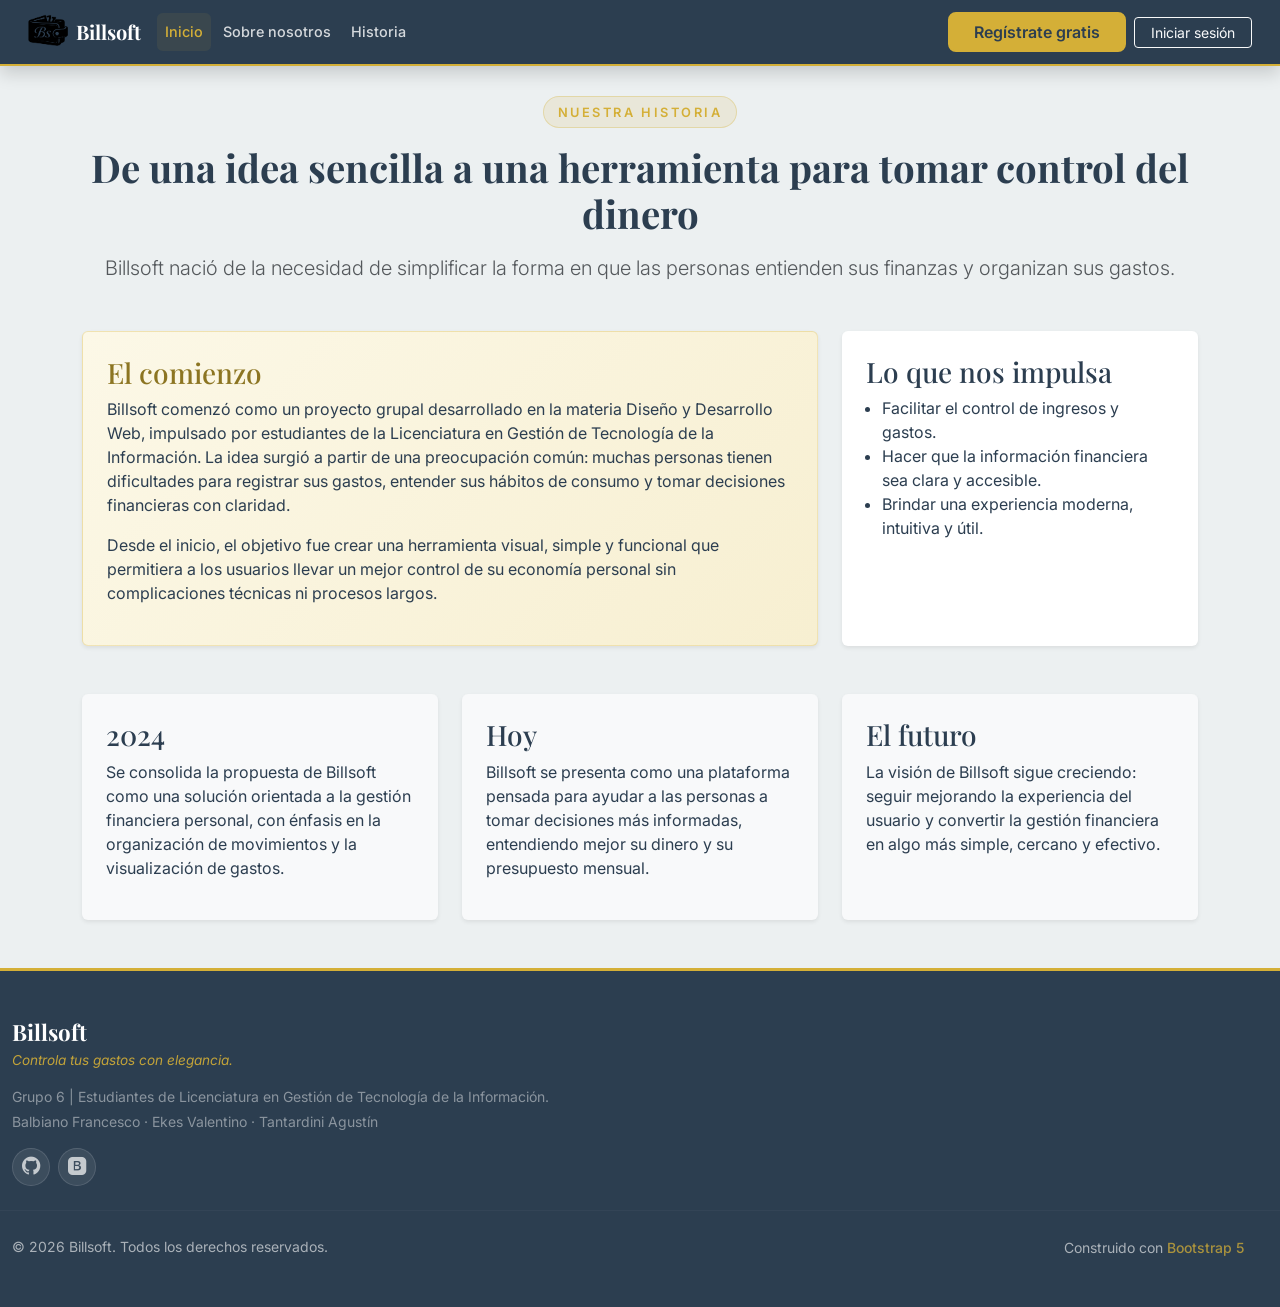
==== seccion/Historia.html @ 90ea4bf5 "historia" ====
<!DOCTYPE html>
<html lang="es">

<head>
    <meta charset="UTF-8">
    <meta name="viewport" content="width=device-width, initial-scale=1.0">
    <title>Historia</title>
    <link rel="stylesheet" href="../assets/css/styles_main.css">
    <link href="https://cdn.jsdelivr.net/npm/bootstrap@5.3.3/dist/css/bootstrap.min.css" rel="stylesheet">
    <link rel="stylesheet" href="../assets/css/styles_main.css">
    <link rel=icon type=image/png href="../assets/img/favicon.png">
</head>

<body>
    <header>
        <nav class="navbar navbar-expand-lg navbar-dark bs-navbar fixed-top shadow py-1 px-3"
            aria-label="Navegación principal">
            <div class="container-fluid">

                <a class="navbar-brand d-flex align-items-center gap-2 py-2" href="#">
                    <img src="../assets/img/index/logo.svg" alt="Logo Billsoft" width="40" height="40">
                    <span class="fw-bold fs-5 navbar-brand-text">Billsoft</span>
                </a>

                <button class="navbar-toggler border-0" type="button" data-bs-toggle="collapse"
                    data-bs-target="#navbarMain" aria-controls="navbarMain" aria-expanded="false"
                    aria-label="Abrir menú de navegación">
                    <span class="navbar-toggler-icon"></span>
                </button>

                <div class="collapse navbar-collapse" id="navbarMain">
                    <ul class="navbar-nav me-auto mb-2 mb-lg-0 gap-lg-1">
                        <li class="nav-item">
                            <a class="nav-link active" aria-current="page" href="../index.html">Inicio</a>
                        </li>
                        <li class="nav-item">
                            <a class="nav-link" href="SobreNosotros.html">Sobre nosotros</a>
                        </li>
                        <li class="nav-item">
                            <a class="nav-link" href="Historia.html">Historia</a>
                        </li>
                    </ul>

                    <div class="d-flex align-items-center gap-2 py-3 py-lg-0">
                        <a class="btn btn-accent px-4" href="registro.html" target="_blank">Regístrate
                            gratis</a>
                        <a class="btn btn-outline-light btn-sm px-3" href="login.html" target="_blank">Iniciar
                            sesión</a>
                    </div>
                </div>

            </div>
        </nav>
    </header>
    <main class="pt-5" style="min-height: 100vh;">
        <section class="container py-5">
            <div class="text-center mb-5">
                <span class="hero-pill d-inline-block mb-3">Nuestra historia</span>
                <h2 class="section-title mb-3">De una idea sencilla a una herramienta para tomar control del dinero</h2>
                <p class="lead text-muted">Billsoft nació de la necesidad de simplificar la forma en que las personas
                    entienden sus finanzas y organizan sus gastos.</p>
            </div>

            <div class="row g-4 mb-5">
                <div class="col-lg-8">
                    <div class="bg-light p-4 rounded shadow-sm h-100 about-card">
                        <h3>El comienzo</h3>
                        <p>Billsoft comenzó como un proyecto grupal desarrollado en la materia Diseño y Desarrollo Web,
                            impulsado por estudiantes de la Licenciatura en Gestión de Tecnología de la Información. La
                            idea surgió a partir de una preocupación común: muchas personas tienen dificultades para
                            registrar sus gastos, entender sus hábitos de consumo y tomar decisiones financieras con
                            claridad.</p>
                        <p>Desde el inicio, el objetivo fue crear una herramienta visual, simple y funcional que
                            permitiera a los usuarios llevar un mejor control de su economía personal sin complicaciones
                            técnicas ni procesos largos.</p>
                    </div>
                </div>
                <div class="col-lg-4">
                    <div class="bg-white p-4 rounded shadow-sm h-100">
                        <h3>Lo que nos impulsa</h3>
                        <ul class="mb-0 ps-3">
                            <li>Facilitar el control de ingresos y gastos.</li>
                            <li>Hacer que la información financiera sea clara y accesible.</li>
                            <li>Brindar una experiencia moderna, intuitiva y útil.</li>
                        </ul>
                    </div>
                </div>
            </div>

            <div class="row g-4">
                <div class="col-md-4">
                    <div class="bg-light p-4 rounded shadow-sm h-100">
                        <h3>2024</h3>
                        <p>Se consolida la propuesta de Billsoft como una solución orientada a la gestión financiera
                            personal, con énfasis en la organización de movimientos y la visualización de gastos.</p>
                    </div>
                </div>
                <div class="col-md-4">
                    <div class="bg-light p-4 rounded shadow-sm h-100">
                        <h3>Hoy</h3>
                        <p>Billsoft se presenta como una plataforma pensada para ayudar a las personas a tomar
                            decisiones más informadas, entendiendo mejor su dinero y su presupuesto mensual.</p>
                    </div>
                </div>
                <div class="col-md-4">
                    <div class="bg-light p-4 rounded shadow-sm h-100">
                        <h3>El futuro</h3>
                        <p>La visión de Billsoft sigue creciendo: seguir mejorando la experiencia del usuario y
                            convertir la gestión financiera en algo más simple, cercano y efectivo.</p>
                    </div>
                </div>
            </div>
        </section>
    </main>
    <footer class="site-footer py-5" aria-label="Pie de página">
        <div class="container-xxl">
            <div class="row gy-4 align-items-start">

                <div class="col-12 col-md-6">
                    <h4 class="fw-bold footer-brand mb-1">Billsoft</h4>
                    <p class="footer-tagline mb-3">Controla tus gastos con elegancia.</p>
                    <p class="footer-credits opacity-75 small mb-1">
                        Grupo 6 | Estudiantes de Licenciatura en Gestión de Tecnología de la Información.
                    </p>
                    <p class="footer-credits opacity-75 small">
                        Balbiano Francesco · Ekes Valentino · Tantardini Agustín
                    </p>
                    <div class="d-flex gap-2">
                        <a href="https://github.com/Mbalbiano/billsoft.github.io" class="footer-icon-btn"
                            target="_blank" rel="noopener noreferrer" aria-label="GitHub (abre en nueva pestaña)">
                            <i class="bi bi-github" aria-hidden="true"></i>
                        </a>
                        <a href="https://getbootstrap.com/" class="footer-icon-btn" target="_blank"
                            rel="noopener noreferrer" aria-label="Bootstrap (abre en nueva pestaña)">
                            <i class="bi bi-bootstrap-fill" aria-hidden="true"></i>
                        </a>
                    </div>
                </div>

                <hr class="footer-divider my-4">

                <div class="row align-items-center">
                    <div class="col-12 col-md-6 text-center text-md-start mb-2 mb-md-0">
                        <p class="small opacity-75 mb-0">© 2026 Billsoft. Todos los derechos reservados.</p>
                    </div>
                    <div class="col-12 col-md-6 text-center text-md-end">
                        <small class="opacity-75">
                            Construido con
                            <a href="https://getbootstrap.com" class="footer-link" target="_blank"
                                rel="noopener noreferrer">Bootstrap
                                5</a>
                        </small>
                    </div>
                </div>

            </div>
    </footer>
    <script src="https://cdn.jsdelivr.net/npm/bootstrap@5.3.8/dist/js/bootstrap.bundle.min.js"
        integrity="sha384-FKyoEForCGlyvwx9Hj09JcYn3nv7wiPVlz7YYwJrWVcXK/BmnVDxM+D2scQbITxI"
        crossorigin="anonymous"></script>
</body>


</html>
---- assets/css/styles_main.css ----
@import url("https://cdn.jsdelivr.net/npm/bootstrap-icons@1.13.1/font/bootstrap-icons.min.css"); /* Iconos de bootstrap */
/* Iba a usar nerdfonts pero termine encontrando que los iconos de bootstrap son mas adecuados ↑ */

/* =============================================================
   BILLSOFT — custom.css
   Primario:   #2C3E50 (Azul Pizarra)
   Secundario: #ECF0F1 (Gris Claro Suave)
   Acento:     #D4AF37 (Dorado Metálico)
   ============================================================= */

/* ── GOOGLE FONTS ── */
@import url('https://fonts.googleapis.com/css2?family=Playfair+Display:ital,wght@0,400;0,600;0,700;1,400&family=Inter:wght@300;400;500;600&display=swap');

/* -- VARIABLES GLOBALES (como en algoritmia) -- */
:root {
  --bs-primary:    #2C3E50;
  --bs-body-bg:    #ECF0F1;
  --bs-body-color: #2C3E50;

  --color-primary:   #2C3E50;
  --color-secondary: #ECF0F1;
  --color-accent:    #D4AF37;
  --color-accent-dark: #b8962e;
  --color-muted:     #6c757d;

  --font-heading: 'Playfair Display', Georgia, serif;
  --font-body:    'Inter', system-ui, sans-serif;

  /* Tarjetas */
  --shadow-card:  0 4px 20px rgba(44, 62, 80, 0.10);
  --shadow-hover: 0 8px 30px rgba(44, 62, 80, 0.18);
  --radius-card:  0.75rem;

  --section-py:   5rem;


}


/* -- TIPOGRAFIA -- */
body {
  font-family: var(--font-body);
  background-color: var(--color-secondary);
  color: var(--color-primary);
}

h1, h2, h3, h4, h5, h6 {
  font-family: var(--font-heading);
  color: var(--color-primary);
}

p, span, a, li, label, small, .card-text, .accordion-body {
  font-family: var(--font-body);
}

/* Nivel extra de padding para las secciones*/
.py-6 {
  padding-top: var(--section-py) !important;
  padding-bottom: var(--section-py) !important;
}

.pb-6 {
  padding-bottom: var(--section-py)
}

.my-6 {
  margin-top: var(--section-py);
  margin-bottom: var(--section-py);
}

/* -- 4. NAVBAR -- */
.bs-navbar {
  background-color: var(--color-primary) !important;
  border-bottom: 2px solid var(--color-accent);
}

.bs-navbar .navbar-brand-text {
  font-family: var(--font-heading);
  font-size: 1.3rem;
  color: white;
}

.bs-navbar .nav-link {
  font-family: var(--font-body);
  font-size: 0.9rem;
  font-weight: 500;
  color: rgba(255, 255, 255, 0.8);
  padding: 0.5rem 0.9rem;
  border-radius: 0.35rem;
}


/* Dropdown nav */
.bs-navbar .dropdown-menu-nav {
  background-color: #24323f;
  border: 1px solid rgba(228, 189, 60);
  border-radius: var(--radius-card);
}

/* -- BOTONES -- */
/* Botón dorado de acento */
.btn-accent {
  background-color: var(--color-accent);
  color: var(--color-primary);
  border: 2px solid var(--color-accent);
  font-weight: 600;
  font-family: var(--font-body);
  border-radius: 0.5rem;
}

/* Botón Call 2 action sobre fondo oscuro */
.btn-c2a-light {
  background-color: white;
  color: var(--color-primary);
  border: 2px solid white;
  font-weight: 600;
  border-radius: 0.45rem;
}

/* -- HERO-- */
.hero-section {
  background-color: var(--color-primary);
  background-image:
    radial-gradient(ellipse at 80% 50%, rgba(212, 175, 55, 0.06) 0%, transparent 60%),
    radial-gradient(ellipse at 20% 80%, rgba(255,255,255,0.03) 0%, transparent 50%);
  color: white;
  overflow: hidden;
}
/* Nota personal: los porcentajes despues del "at" controlan X e Y respectivamente,
   los otros dos porcentajes manejan el radio, parecido a como lo hacen el
  SFM o el mineimator*/

.hero-pill {
  font-family: var(--font-body);
  font-size: 0.8rem;
  font-weight: 600;
  letter-spacing: 0.2em;
  text-transform: uppercase; /* Mayusculas, lo mismo que en algoritmia */
  color: var(--color-accent);
  background-color: rgba(212, 175, 55, 0.12);
  padding: 0.35rem 0.85rem;
  border-radius: 2rem;
  border: 1px solid rgba(212, 175, 55, 0.3);
}

.hero-title {
  font-family: var(--font-heading);
  font-size: 3.8rem;
  font-weight: 700;
  color: white;
  line-height: 1.15;
}

.hero-title em {
  font-style: italic;
}

.text-accent {
  color: var(--color-accent) !important;
}

.hero-subtitle {
  font-size: 1.1rem;
  font-weight: 300;
  color: rgba(255, 255, 255, 0.75);
  max-width: 520px;
  line-height: 1.7;
}

.hero-logo-img {
  max-width: 480px;
  filter: drop-shadow(0 20px 50px rgb(49, 49, 49));
}

/* ── 7. FONDOS DE SECCIÓN ────────────────────────────────── */
.section-light {
  background-color: var(--color-secondary);
}

.section-white {
  background-color: white;
}

/* Títulos y subtítulos de sección */
.section-title {
  font-family: var(--font-heading);
  font-size: 2.4rem;
  font-weight: 700;
  color: var(--color-primary);
  margin-bottom: 0.5rem;
}

.section-subtitle {
  font-size: 1rem;
  color: var(--color-muted);
  font-weight: 400;
  margin-bottom: 0;
}

/* -- TARJETAS 3 PASOS -- */
.card-pasos {
  background-color: white;
  border: 1px solid rgba(44, 62, 80, 0.08);
  border-radius: var(--radius-card);
  box-shadow: var(--shadow-card);
}

.about-card {
  background: linear-gradient(135deg, #fcf8e7 0%, #f7efd1 100%);
  border: 1px solid rgba(212, 175, 55, 0.28);
  box-shadow: 0 4px 16px rgba(44, 62, 80, 0.06);
}

.about-card h3 {
  color: #8c7522;
}

.icono-pasos {
  width: 52px;
  height: 52px;
  display: flex;
  align-items: center;
  justify-content: center;
  border-radius: 50%;
  background-color: rgba(212, 175, 55, 0.12);
  border: 1.5px solid rgba(212, 175, 55, 0.35);
  font-size: 1.5rem;
  color: var(--color-accent);
}

.card-divider {
  border: 1.5px solid rgba(31, 43, 56, 0.3);
  margin-left: 0;
  margin-right: 0;
}

/* -- ¿POR QUÉ BILLSOFT? -- */

/* Iconos al lado del cuerpo del texto */
.feature-icon {
  width: 44px;
  height: 44px;
  min-width: 44px;
  display: flex;
  align-items: center;
  justify-content: center;
  background-color: rgba(212, 175, 55, 0.1);
  border: 1.5px solid rgba(212, 175, 55, 0.3);
  border-radius: 0.5rem;
  font-size: 1.2rem;
  color: var(--color-accent);
}

/* -- STATS -- */
.stats-section {
  background-color: var(--color-primary);
  border-top: 3px solid var(--color-accent);
  border-bottom: 3px solid var(--color-accent);
}

.stat-item {
  padding: 2.5rem 1rem;
  border: rgba(255, 255, 255, 0.1);
}


/* Media queries para el manejo de las lineas en las distintas resoluciones */
@media (max-width: 992px) {
  .stat-mid {
    border-right: none !important ;
  }
}

@media (max-width: 576px) {
  .stat-item {
    border-right: none !important; 
    border-bottom: 1px solid rgba(255, 255, 255)
  }

}
/* No me gustaba los media queries de la ia, por lo que los reescribi; quedo
   codigo spaghetti medio rebuscado (pero que aun asi me gusta mas).
   Si queda tiempo tengo que acomodarlo */

.stat-icon {
  font-size: 2.2rem;
  color: var(--color-accent);
}

.stat-number {
  font-family: var(--font-heading);
  font-size: 2.6rem;
  font-weight: 700;
  color: white;
  margin: 0.2rem 0;
  line-height: 1;
}

.stat-label {
  font-size: 0.85rem;
  font-weight: 400;
  color: rgba(255, 255, 255, 0.65);
  text-transform: uppercase; /* Mayusculas */
}

/* -- REVIEWS -- */
.card-review {
  background-color: white;
  border: 1px solid rgba(44, 62, 80, 0.08);
  border-radius: var(--radius-card);
  box-shadow: var(--shadow-card);
}

.review-avatar {
  width: 52px;
  height: 52px;
  border: 2px solid rgba(212, 175, 55, 0.35);
}

.star-rating {
  font-size: 0.8rem;
  display: flex;
  gap: 2px;
  margin-top: 2px;
}

.bi-star-fill { /* SVG de bootstrap icons (estrellas) */
    color: #FFC500; 
}

/* -- Call 2 action -- */
.c2a-section {
  background-color: var(--color-primary);
  background-image: linear-gradient(135deg,
    var(--color-primary) 0%,
    #1a252f 100%);
  /* Gradiente similar al de FMHY o el hero; importante: radial != linear */
  border-top: 3px solid var(--color-accent);
}

.c2a-title {
  font-family: var(--font-heading);
  font-size: 2.2rem;
  color: white;
  margin-bottom: 0.5rem;
}

.c2a-subtitle {
  color: rgba(255, 255, 255, 0.7);
  font-size: 1rem;
  font-weight: 300;
}

/* -- FAQ -- */
.faq-accordion {
  border: 1px solid rgba(44, 62, 80, 0.1);
  border-radius: var(--radius-card);
  overflow: hidden; 
  /* si se muestra el overflow, se pierden las esquinas redondeadas.
  Podria hacerlo con Bs5, pero prefiero dejarlo como lo puso la ia por la variable
  global de los bordes. Me resulta mas practico si hay que modificar el css y se logra lo mismo*/
  box-shadow: var(--shadow-card);
}

.faq-item {
  border: 0;
  border-bottom: 1px solid rgba(44, 62, 80, 0.08);
}

.faq-item:last-child {
  border-bottom: 0;
}

.faq-button {
  font-family: var(--font-body);
  font-weight: 500;
  font-size: 0.95rem;
  color: var(--color-primary);
  background-color: white;
  padding: 1.25rem 1.5rem;
}

.faq-body {
  font-size: 0.93rem;
  color: var(--color-muted);
  background-color: rgba(236, 240, 241, 0.4);
  padding: 1rem 1.5rem 1.25rem;
  line-height: 1.7;
}

/* -- FOOTER -- */
.site-footer {
  background-color: var(--color-primary);
  color: rgba(255, 255, 255, 0.8);
  border-top: 3px solid var(--color-accent);
}

.footer-brand {
  font-family: var(--font-heading);
  font-size: 1.4rem;
  color: white;
}

.footer-tagline {
  font-size: 0.85rem;
  color: var(--color-accent);
  font-style: italic;
  opacity: 0.9;
  margin-bottom: 0;
}

.footer-credits {
  color: rgba(255, 255, 255, 0.6);
}

.footer-divider {
  border-color: rgba(255, 255, 255, 0.12) !important;
}

.footer-link {
  color: var(--color-accent);
  text-decoration: none;
  font-weight: 500;
}


.footer-icon-btn {
  display: flex;
  align-items: center;
  justify-content: center;
  width: 38px;
  height: 38px;
  border-radius: 50%;
  background-color: rgba(255, 255, 255, 0.08);
  color: rgba(255, 255, 255, 0.7);
  font-size: 1.15rem;
  text-decoration: none;
  border: 1px solid rgba(255, 255, 255, 0.12);
}


/* -- MEDIA QUERIES PARA MOBILE -- */
@media (max-width: 576px) {
  .hero-logo-img {
    max-width: 220px;
  }

  .hero-title {
    font-size: 2rem;
  }

  .stat-number {
    font-size: 2rem;
  }

  .c2a-title {
    font-size: 1.5rem;
  }
}

@media (max-width: 768px) {
  .tabla-mobile {
    margin-bottom: 250px !important;
  }
  .color-block {
  border: none !important;
  }
}


/* -- Nav Ingreso Gasto -- /  */
.avatar-usr {
  width: 40px;
  height: 40px;
  border: 0.15rem solid var(--color-accent);
}

.nombre-usr {
  color: var(--color-secondary);
  font-weight: 600;
}

.usr:hover {
  color: var(--color-accent);
}

/* -- Tabla ingreso gasto -- */
.tabla-gasto {
  --bs-table-bg: var(--color-primary );
  --bs-table-color: white;
}

.servicio {
  background-color: grey;
}

.alquiler {
  background-color: #9f327b;
}

.comida {
  background-color: #ff7f1f;
}

.ropa {
  background-color: #008374;
}

.vehiculo {
 background-color: #f34235; 
}

.suscripciones {
  background-color: #d3b72b;
}

.seguros {
  background-color: #127bdc;
}

.otros {
  background-color: #3c3c3c;
}

/* -- LOGIN / REGISTRO -- */
.bg-img-cta {
  filter: brightness(80%);
}

.color-block {
  background-color: var(--color-primary);
  border-left: 4px solid var(--color-accent);
  background-image:
    radial-gradient(ellipse at 80% 100%, rgba(212, 175, 55, 0.041) 0%, transparent 100%),
    radial-gradient(ellipse at 20% 40%, #1f4061e3 0%, transparent 80%);
}

.txt-cta {
  color: var(--color-secondary);
  font-size: 3.5rem;
}

input:focus {
  border: 3px solid var(--color-accent-dark) !important;
}


/* -- ANIMACIONES -- */

.btn-accent:hover,
.btn-accent:focus {
  background-color: var(--color-accent-dark);
  border-color: var(--color-accent-dark);
  color: var(--color-primary);
  box-shadow: 0 4px 14px rgba(212, 175, 55, 0.4);
  transform: translateY(-2px);
}

.btn-c2a-light:hover,
.btn-c2a-light:focus {
  background-color: var(--color-accent);
  border-color: var(--color-accent);
  color: var(--color-primary);
  transform: translateY(-1px);
  box-shadow: 0 4px 14px rgba(212, 175, 55, 0.45);
}

.bs-navbar .nav-link:hover,
.bs-navbar .nav-link.active {
  color: var(--color-accent) !important;
  background-color: rgba(212, 175, 55, 0.08);
}

.bs-navbar .dropdown-menu-nav .dropdown-item:hover {
  background-color: rgba(212, 175, 55, 0.12);
  color: var(--color-accent);
}

.card-pasos:hover {
  box-shadow: var(--shadow-hover);
  transform: translateY(-5px);
}

.feature-item:hover .feature-icon {
  background-color: var(--color-accent);
  color: var(--color-primary);
  border-color: var(--color-accent);
}

.card-review:hover {
  box-shadow: var(--shadow-hover);
  transform: translateY(-4px);
}

.footer-link:hover {
  color: white;
}

.footer-icon-btn:hover {
  background-color: var(--color-accent);
  color: var(--color-primary);
  border-color: var(--color-accent);
  transform: translateY(-2px);
}
---- assets/css/styles_main.css ----
@import url("https://cdn.jsdelivr.net/npm/bootstrap-icons@1.13.1/font/bootstrap-icons.min.css"); /* Iconos de bootstrap */
/* Iba a usar nerdfonts pero termine encontrando que los iconos de bootstrap son mas adecuados ↑ */

/* =============================================================
   BILLSOFT — custom.css
   Primario:   #2C3E50 (Azul Pizarra)
   Secundario: #ECF0F1 (Gris Claro Suave)
   Acento:     #D4AF37 (Dorado Metálico)
   ============================================================= */

/* ── GOOGLE FONTS ── */
@import url('https://fonts.googleapis.com/css2?family=Playfair+Display:ital,wght@0,400;0,600;0,700;1,400&family=Inter:wght@300;400;500;600&display=swap');

/* -- VARIABLES GLOBALES (como en algoritmia) -- */
:root {
  --bs-primary:    #2C3E50;
  --bs-body-bg:    #ECF0F1;
  --bs-body-color: #2C3E50;

  --color-primary:   #2C3E50;
  --color-secondary: #ECF0F1;
  --color-accent:    #D4AF37;
  --color-accent-dark: #b8962e;
  --color-muted:     #6c757d;

  --font-heading: 'Playfair Display', Georgia, serif;
  --font-body:    'Inter', system-ui, sans-serif;

  /* Tarjetas */
  --shadow-card:  0 4px 20px rgba(44, 62, 80, 0.10);
  --shadow-hover: 0 8px 30px rgba(44, 62, 80, 0.18);
  --radius-card:  0.75rem;

  --section-py:   5rem;


}


/* -- TIPOGRAFIA -- */
body {
  font-family: var(--font-body);
  background-color: var(--color-secondary);
  color: var(--color-primary);
}

h1, h2, h3, h4, h5, h6 {
  font-family: var(--font-heading);
  color: var(--color-primary);
}

p, span, a, li, label, small, .card-text, .accordion-body {
  font-family: var(--font-body);
}

/* Nivel extra de padding para las secciones*/
.py-6 {
  padding-top: var(--section-py) !important;
  padding-bottom: var(--section-py) !important;
}

.pb-6 {
  padding-bottom: var(--section-py)
}

.my-6 {
  margin-top: var(--section-py);
  margin-bottom: var(--section-py);
}

/* -- 4. NAVBAR -- */
.bs-navbar {
  background-color: var(--color-primary) !important;
  border-bottom: 2px solid var(--color-accent);
}

.bs-navbar .navbar-brand-text {
  font-family: var(--font-heading);
  font-size: 1.3rem;
  color: white;
}

.bs-navbar .nav-link {
  font-family: var(--font-body);
  font-size: 0.9rem;
  font-weight: 500;
  color: rgba(255, 255, 255, 0.8);
  padding: 0.5rem 0.9rem;
  border-radius: 0.35rem;
}


/* Dropdown nav */
.bs-navbar .dropdown-menu-nav {
  background-color: #24323f;
  border: 1px solid rgba(228, 189, 60);
  border-radius: var(--radius-card);
}

/* -- BOTONES -- */
/* Botón dorado de acento */
.btn-accent {
  background-color: var(--color-accent);
  color: var(--color-primary);
  border: 2px solid var(--color-accent);
  font-weight: 600;
  font-family: var(--font-body);
  border-radius: 0.5rem;
}

/* Botón Call 2 action sobre fondo oscuro */
.btn-c2a-light {
  background-color: white;
  color: var(--color-primary);
  border: 2px solid white;
  font-weight: 600;
  border-radius: 0.45rem;
}

/* -- HERO-- */
.hero-section {
  background-color: var(--color-primary);
  background-image:
    radial-gradient(ellipse at 80% 50%, rgba(212, 175, 55, 0.06) 0%, transparent 60%),
    radial-gradient(ellipse at 20% 80%, rgba(255,255,255,0.03) 0%, transparent 50%);
  color: white;
  overflow: hidden;
}
/* Nota personal: los porcentajes despues del "at" controlan X e Y respectivamente,
   los otros dos porcentajes manejan el radio, parecido a como lo hacen el
  SFM o el mineimator*/

.hero-pill {
  font-family: var(--font-body);
  font-size: 0.8rem;
  font-weight: 600;
  letter-spacing: 0.2em;
  text-transform: uppercase; /* Mayusculas, lo mismo que en algoritmia */
  color: var(--color-accent);
  background-color: rgba(212, 175, 55, 0.12);
  padding: 0.35rem 0.85rem;
  border-radius: 2rem;
  border: 1px solid rgba(212, 175, 55, 0.3);
}

.hero-title {
  font-family: var(--font-heading);
  font-size: 3.8rem;
  font-weight: 700;
  color: white;
  line-height: 1.15;
}

.hero-title em {
  font-style: italic;
}

.text-accent {
  color: var(--color-accent) !important;
}

.hero-subtitle {
  font-size: 1.1rem;
  font-weight: 300;
  color: rgba(255, 255, 255, 0.75);
  max-width: 520px;
  line-height: 1.7;
}

.hero-logo-img {
  max-width: 480px;
  filter: drop-shadow(0 20px 50px rgb(49, 49, 49));
}

/* ── 7. FONDOS DE SECCIÓN ────────────────────────────────── */
.section-light {
  background-color: var(--color-secondary);
}

.section-white {
  background-color: white;
}

/* Títulos y subtítulos de sección */
.section-title {
  font-family: var(--font-heading);
  font-size: 2.4rem;
  font-weight: 700;
  color: var(--color-primary);
  margin-bottom: 0.5rem;
}

.section-subtitle {
  font-size: 1rem;
  color: var(--color-muted);
  font-weight: 400;
  margin-bottom: 0;
}

/* -- TARJETAS 3 PASOS -- */
.card-pasos {
  background-color: white;
  border: 1px solid rgba(44, 62, 80, 0.08);
  border-radius: var(--radius-card);
  box-shadow: var(--shadow-card);
}

.about-card {
  background: linear-gradient(135deg, #fcf8e7 0%, #f7efd1 100%);
  border: 1px solid rgba(212, 175, 55, 0.28);
  box-shadow: 0 4px 16px rgba(44, 62, 80, 0.06);
}

.about-card h3 {
  color: #8c7522;
}

.icono-pasos {
  width: 52px;
  height: 52px;
  display: flex;
  align-items: center;
  justify-content: center;
  border-radius: 50%;
  background-color: rgba(212, 175, 55, 0.12);
  border: 1.5px solid rgba(212, 175, 55, 0.35);
  font-size: 1.5rem;
  color: var(--color-accent);
}

.card-divider {
  border: 1.5px solid rgba(31, 43, 56, 0.3);
  margin-left: 0;
  margin-right: 0;
}

/* -- ¿POR QUÉ BILLSOFT? -- */

/* Iconos al lado del cuerpo del texto */
.feature-icon {
  width: 44px;
  height: 44px;
  min-width: 44px;
  display: flex;
  align-items: center;
  justify-content: center;
  background-color: rgba(212, 175, 55, 0.1);
  border: 1.5px solid rgba(212, 175, 55, 0.3);
  border-radius: 0.5rem;
  font-size: 1.2rem;
  color: var(--color-accent);
}

/* -- STATS -- */
.stats-section {
  background-color: var(--color-primary);
  border-top: 3px solid var(--color-accent);
  border-bottom: 3px solid var(--color-accent);
}

.stat-item {
  padding: 2.5rem 1rem;
  border: rgba(255, 255, 255, 0.1);
}


/* Media queries para el manejo de las lineas en las distintas resoluciones */
@media (max-width: 992px) {
  .stat-mid {
    border-right: none !important ;
  }
}

@media (max-width: 576px) {
  .stat-item {
    border-right: none !important; 
    border-bottom: 1px solid rgba(255, 255, 255)
  }

}
/* No me gustaba los media queries de la ia, por lo que los reescribi; quedo
   codigo spaghetti medio rebuscado (pero que aun asi me gusta mas).
   Si queda tiempo tengo que acomodarlo */

.stat-icon {
  font-size: 2.2rem;
  color: var(--color-accent);
}

.stat-number {
  font-family: var(--font-heading);
  font-size: 2.6rem;
  font-weight: 700;
  color: white;
  margin: 0.2rem 0;
  line-height: 1;
}

.stat-label {
  font-size: 0.85rem;
  font-weight: 400;
  color: rgba(255, 255, 255, 0.65);
  text-transform: uppercase; /* Mayusculas */
}

/* -- REVIEWS -- */
.card-review {
  background-color: white;
  border: 1px solid rgba(44, 62, 80, 0.08);
  border-radius: var(--radius-card);
  box-shadow: var(--shadow-card);
}

.review-avatar {
  width: 52px;
  height: 52px;
  border: 2px solid rgba(212, 175, 55, 0.35);
}

.star-rating {
  font-size: 0.8rem;
  display: flex;
  gap: 2px;
  margin-top: 2px;
}

.bi-star-fill { /* SVG de bootstrap icons (estrellas) */
    color: #FFC500; 
}

/* -- Call 2 action -- */
.c2a-section {
  background-color: var(--color-primary);
  background-image: linear-gradient(135deg,
    var(--color-primary) 0%,
    #1a252f 100%);
  /* Gradiente similar al de FMHY o el hero; importante: radial != linear */
  border-top: 3px solid var(--color-accent);
}

.c2a-title {
  font-family: var(--font-heading);
  font-size: 2.2rem;
  color: white;
  margin-bottom: 0.5rem;
}

.c2a-subtitle {
  color: rgba(255, 255, 255, 0.7);
  font-size: 1rem;
  font-weight: 300;
}

/* -- FAQ -- */
.faq-accordion {
  border: 1px solid rgba(44, 62, 80, 0.1);
  border-radius: var(--radius-card);
  overflow: hidden; 
  /* si se muestra el overflow, se pierden las esquinas redondeadas.
  Podria hacerlo con Bs5, pero prefiero dejarlo como lo puso la ia por la variable
  global de los bordes. Me resulta mas practico si hay que modificar el css y se logra lo mismo*/
  box-shadow: var(--shadow-card);
}

.faq-item {
  border: 0;
  border-bottom: 1px solid rgba(44, 62, 80, 0.08);
}

.faq-item:last-child {
  border-bottom: 0;
}

.faq-button {
  font-family: var(--font-body);
  font-weight: 500;
  font-size: 0.95rem;
  color: var(--color-primary);
  background-color: white;
  padding: 1.25rem 1.5rem;
}

.faq-body {
  font-size: 0.93rem;
  color: var(--color-muted);
  background-color: rgba(236, 240, 241, 0.4);
  padding: 1rem 1.5rem 1.25rem;
  line-height: 1.7;
}

/* -- FOOTER -- */
.site-footer {
  background-color: var(--color-primary);
  color: rgba(255, 255, 255, 0.8);
  border-top: 3px solid var(--color-accent);
}

.footer-brand {
  font-family: var(--font-heading);
  font-size: 1.4rem;
  color: white;
}

.footer-tagline {
  font-size: 0.85rem;
  color: var(--color-accent);
  font-style: italic;
  opacity: 0.9;
  margin-bottom: 0;
}

.footer-credits {
  color: rgba(255, 255, 255, 0.6);
}

.footer-divider {
  border-color: rgba(255, 255, 255, 0.12) !important;
}

.footer-link {
  color: var(--color-accent);
  text-decoration: none;
  font-weight: 500;
}


.footer-icon-btn {
  display: flex;
  align-items: center;
  justify-content: center;
  width: 38px;
  height: 38px;
  border-radius: 50%;
  background-color: rgba(255, 255, 255, 0.08);
  color: rgba(255, 255, 255, 0.7);
  font-size: 1.15rem;
  text-decoration: none;
  border: 1px solid rgba(255, 255, 255, 0.12);
}


/* -- MEDIA QUERIES PARA MOBILE -- */
@media (max-width: 576px) {
  .hero-logo-img {
    max-width: 220px;
  }

  .hero-title {
    font-size: 2rem;
  }

  .stat-number {
    font-size: 2rem;
  }

  .c2a-title {
    font-size: 1.5rem;
  }
}

@media (max-width: 768px) {
  .tabla-mobile {
    margin-bottom: 250px !important;
  }
  .color-block {
  border: none !important;
  }
}


/* -- Nav Ingreso Gasto -- /  */
.avatar-usr {
  width: 40px;
  height: 40px;
  border: 0.15rem solid var(--color-accent);
}

.nombre-usr {
  color: var(--color-secondary);
  font-weight: 600;
}

.usr:hover {
  color: var(--color-accent);
}

/* -- Tabla ingreso gasto -- */
.tabla-gasto {
  --bs-table-bg: var(--color-primary );
  --bs-table-color: white;
}

.servicio {
  background-color: grey;
}

.alquiler {
  background-color: #9f327b;
}

.comida {
  background-color: #ff7f1f;
}

.ropa {
  background-color: #008374;
}

.vehiculo {
 background-color: #f34235; 
}

.suscripciones {
  background-color: #d3b72b;
}

.seguros {
  background-color: #127bdc;
}

.otros {
  background-color: #3c3c3c;
}

/* -- LOGIN / REGISTRO -- */
.bg-img-cta {
  filter: brightness(80%);
}

.color-block {
  background-color: var(--color-primary);
  border-left: 4px solid var(--color-accent);
  background-image:
    radial-gradient(ellipse at 80% 100%, rgba(212, 175, 55, 0.041) 0%, transparent 100%),
    radial-gradient(ellipse at 20% 40%, #1f4061e3 0%, transparent 80%);
}

.txt-cta {
  color: var(--color-secondary);
  font-size: 3.5rem;
}

input:focus {
  border: 3px solid var(--color-accent-dark) !important;
}


/* -- ANIMACIONES -- */

.btn-accent:hover,
.btn-accent:focus {
  background-color: var(--color-accent-dark);
  border-color: var(--color-accent-dark);
  color: var(--color-primary);
  box-shadow: 0 4px 14px rgba(212, 175, 55, 0.4);
  transform: translateY(-2px);
}

.btn-c2a-light:hover,
.btn-c2a-light:focus {
  background-color: var(--color-accent);
  border-color: var(--color-accent);
  color: var(--color-primary);
  transform: translateY(-1px);
  box-shadow: 0 4px 14px rgba(212, 175, 55, 0.45);
}

.bs-navbar .nav-link:hover,
.bs-navbar .nav-link.active {
  color: var(--color-accent) !important;
  background-color: rgba(212, 175, 55, 0.08);
}

.bs-navbar .dropdown-menu-nav .dropdown-item:hover {
  background-color: rgba(212, 175, 55, 0.12);
  color: var(--color-accent);
}

.card-pasos:hover {
  box-shadow: var(--shadow-hover);
  transform: translateY(-5px);
}

.feature-item:hover .feature-icon {
  background-color: var(--color-accent);
  color: var(--color-primary);
  border-color: var(--color-accent);
}

.card-review:hover {
  box-shadow: var(--shadow-hover);
  transform: translateY(-4px);
}

.footer-link:hover {
  color: white;
}

.footer-icon-btn:hover {
  background-color: var(--color-accent);
  color: var(--color-primary);
  border-color: var(--color-accent);
  transform: translateY(-2px);
}
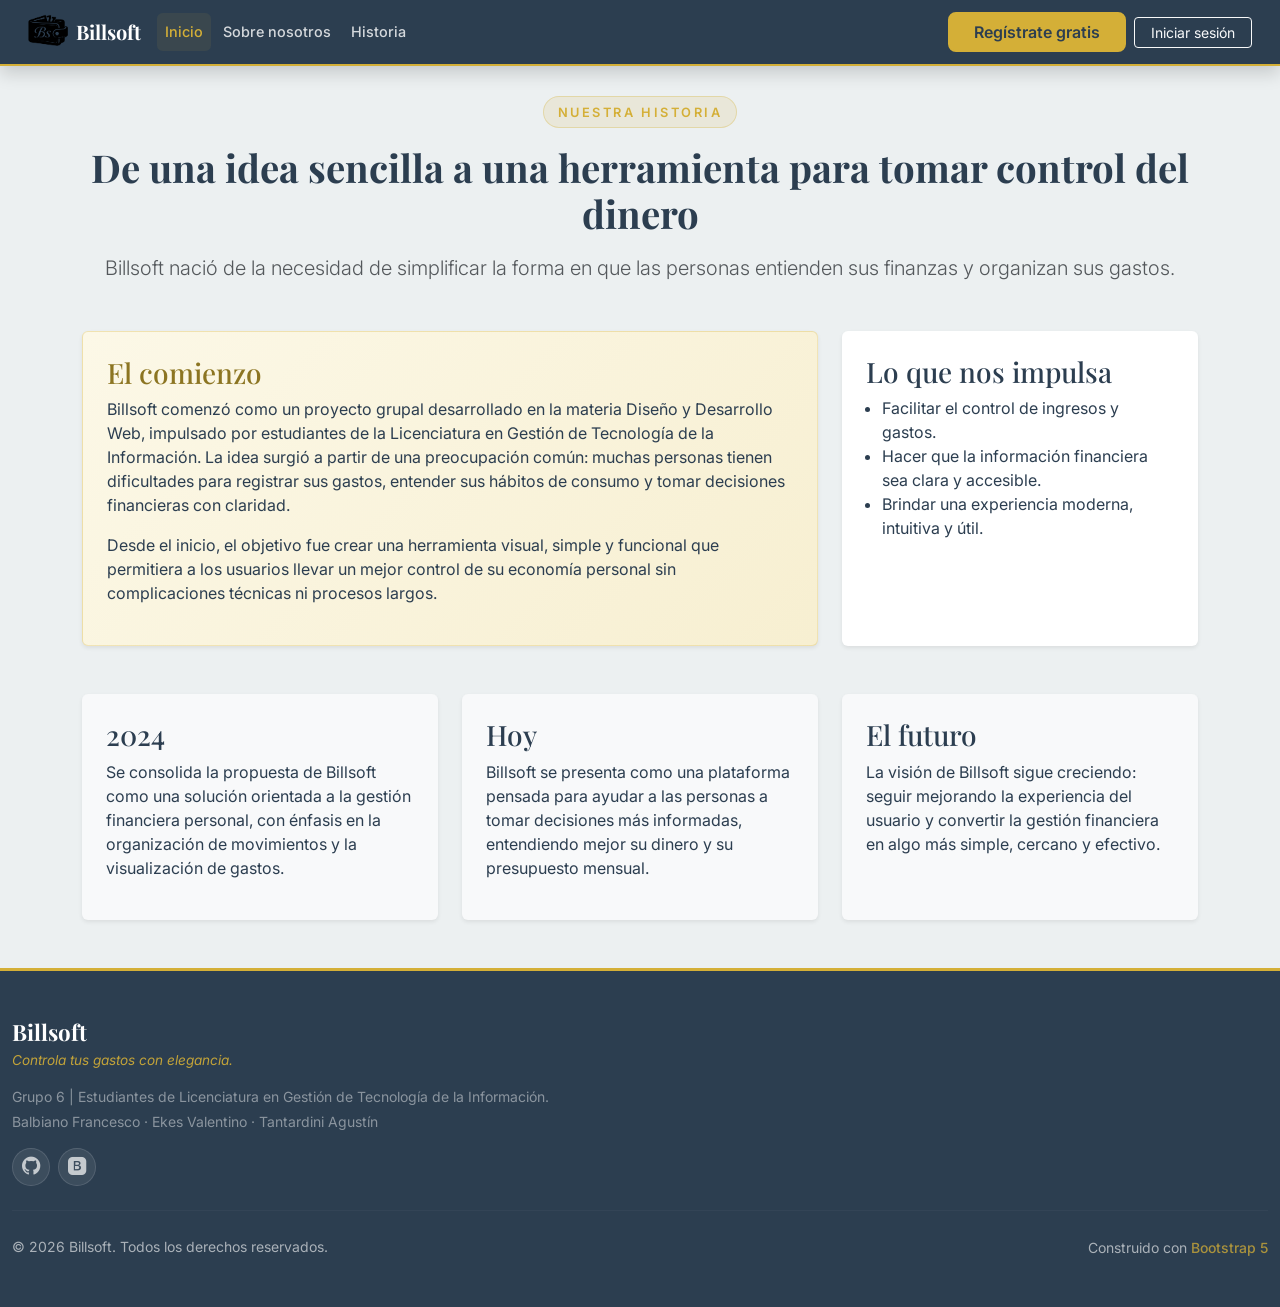
==== commit 6b85bf85: "correcciones w3c #2" ====
--- a/seccion/Historia.html
+++ b/seccion/Historia.html
@@ -112,49 +112,51 @@
             </div>
         </section>
     </main>
-    <footer class="site-footer py-5" aria-label="Pie de página">
-        <div class="container-xxl">
-            <div class="row gy-4 align-items-start">
 
-                <div class="col-12 col-md-6">
-                    <h4 class="fw-bold footer-brand mb-1">Billsoft</h4>
-                    <p class="footer-tagline mb-3">Controla tus gastos con elegancia.</p>
-                    <p class="footer-credits opacity-75 small mb-1">
-                        Grupo 6 | Estudiantes de Licenciatura en Gestión de Tecnología de la Información.
-                    </p>
-                    <p class="footer-credits opacity-75 small">
-                        Balbiano Francesco · Ekes Valentino · Tantardini Agustín
-                    </p>
-                    <div class="d-flex gap-2">
-                        <a href="https://github.com/Mbalbiano/billsoft.github.io" class="footer-icon-btn"
-                            target="_blank" rel="noopener noreferrer" aria-label="GitHub (abre en nueva pestaña)">
-                            <i class="bi bi-github" aria-hidden="true"></i>
-                        </a>
-                        <a href="https://getbootstrap.com/" class="footer-icon-btn" target="_blank"
-                            rel="noopener noreferrer" aria-label="Bootstrap (abre en nueva pestaña)">
-                            <i class="bi bi-bootstrap-fill" aria-hidden="true"></i>
-                        </a>
-                    </div>
-                </div>
+    
+  <!-- ===================== FOOTER ===================== -->
+  <footer class="site-footer py-5" aria-label="Pie de página">
+    <div class="container-xxl">
+      <div class="row gy-4 align-items-start">
 
-                <hr class="footer-divider my-4">
+        <div class="col-12 col-md-6">
+          <h4 class="fw-bold footer-brand mb-1">Billsoft</h4>
+          <p class="footer-tagline mb-3">Controla tus gastos con elegancia.</p>
+          <p class="footer-credits opacity-75 small mb-1">
+            Grupo 6 | Estudiantes de Licenciatura en Gestión de Tecnología de la Información.
+          </p>
+          <p class="footer-credits opacity-75 small">
+            Balbiano Francesco · Ekes Valentino · Tantardini Agustín
+          </p>
+          <div class="d-flex gap-2">
+            <a href="https://github.com/Mbalbiano/billsoft.github.io" class="footer-icon-btn" target="_blank"
+              rel="noopener noreferrer" aria-label="GitHub (abre en nueva pestaña)">
+              <i class="bi bi-github" aria-hidden="true"></i>
+            </a>
+            <a href="https://getbootstrap.com/" class="footer-icon-btn" target="_blank" rel="noopener noreferrer"
+              aria-label="Bootstrap (abre en nueva pestaña)">
+              <i class="bi bi-bootstrap-fill" aria-hidden="true"></i>
+            </a>
+          </div>
+      </div>
+      </div>
+      <hr class="footer-divider my-4">
 
-                <div class="row align-items-center">
-                    <div class="col-12 col-md-6 text-center text-md-start mb-2 mb-md-0">
-                        <p class="small opacity-75 mb-0">© 2026 Billsoft. Todos los derechos reservados.</p>
-                    </div>
-                    <div class="col-12 col-md-6 text-center text-md-end">
-                        <small class="opacity-75">
-                            Construido con
-                            <a href="https://getbootstrap.com" class="footer-link" target="_blank"
-                                rel="noopener noreferrer">Bootstrap
-                                5</a>
-                        </small>
-                    </div>
-                </div>
+      <div class="row align-items-center">
+        <div class="col-12 col-md-6 text-center text-md-start mb-2 mb-md-0">
+          <p class="small opacity-75 mb-0">© 2026 Billsoft. Todos los derechos reservados.</p>
+        </div>
+        <div class="col-12 col-md-6 text-center text-md-end">
+          <small class="opacity-75">
+            Construido con
+            <a href="https://getbootstrap.com" class="footer-link" target="_blank" rel="noopener noreferrer">Bootstrap
+              5</a>
+          </small>
+        </div>
+      </div>
 
-            </div>
-    </footer>
+    </div>
+  </footer>
     <script src="https://cdn.jsdelivr.net/npm/bootstrap@5.3.8/dist/js/bootstrap.bundle.min.js"
         integrity="sha384-FKyoEForCGlyvwx9Hj09JcYn3nv7wiPVlz7YYwJrWVcXK/BmnVDxM+D2scQbITxI"
         crossorigin="anonymous"></script>
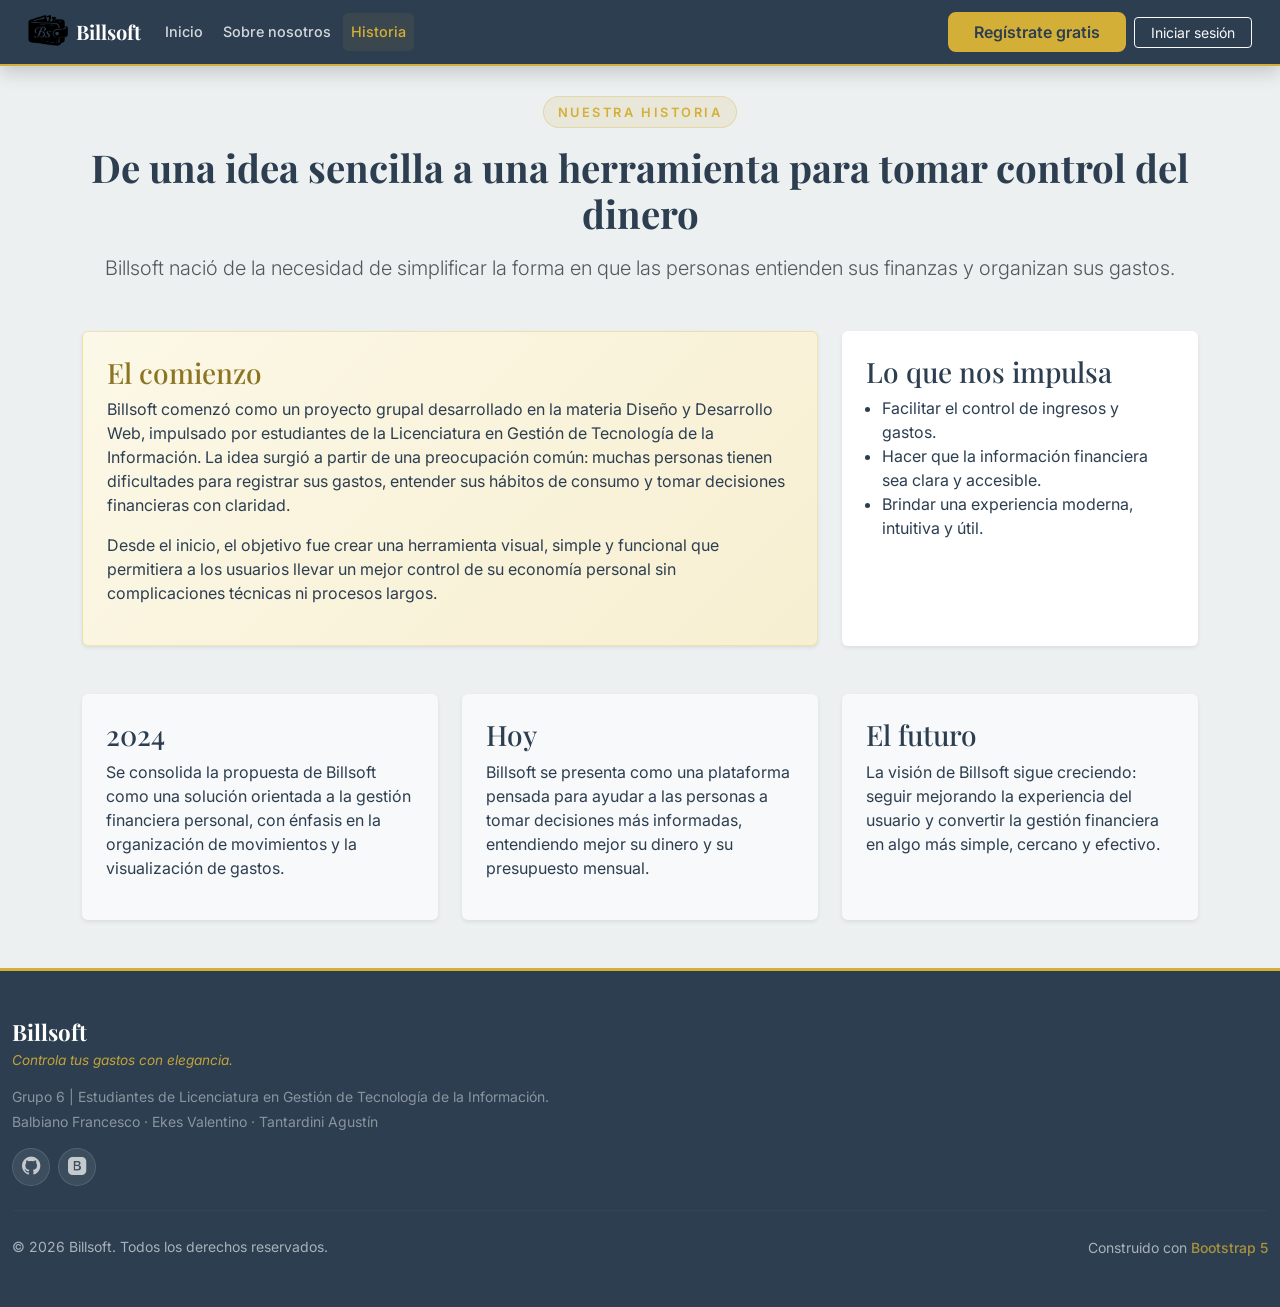
==== commit 0bbfccac: "correcciones lighthouse #2" ====
--- a/seccion/Historia.html
+++ b/seccion/Historia.html
@@ -17,7 +17,7 @@
             aria-label="Navegación principal">
             <div class="container-fluid">
 
-                <a class="navbar-brand d-flex align-items-center gap-2 py-2" href="#">
+                <a class="navbar-brand d-flex align-items-center gap-2 py-2" href="../index.html#inicio">
                     <img src="../assets/img/index/logo.svg" alt="Logo Billsoft" width="40" height="40">
                     <span class="fw-bold fs-5 navbar-brand-text">Billsoft</span>
                 </a>
@@ -31,13 +31,13 @@
                 <div class="collapse navbar-collapse" id="navbarMain">
                     <ul class="navbar-nav me-auto mb-2 mb-lg-0 gap-lg-1">
                         <li class="nav-item">
-                            <a class="nav-link active" aria-current="page" href="../index.html">Inicio</a>
+                            <a class="nav-link" href="../index.html">Inicio</a>
                         </li>
                         <li class="nav-item">
                             <a class="nav-link" href="SobreNosotros.html">Sobre nosotros</a>
                         </li>
                         <li class="nav-item">
-                            <a class="nav-link" href="Historia.html">Historia</a>
+                            <a class="nav-link active" aria-current="page" href="Historia.html">Historia</a>
                         </li>
                     </ul>
 
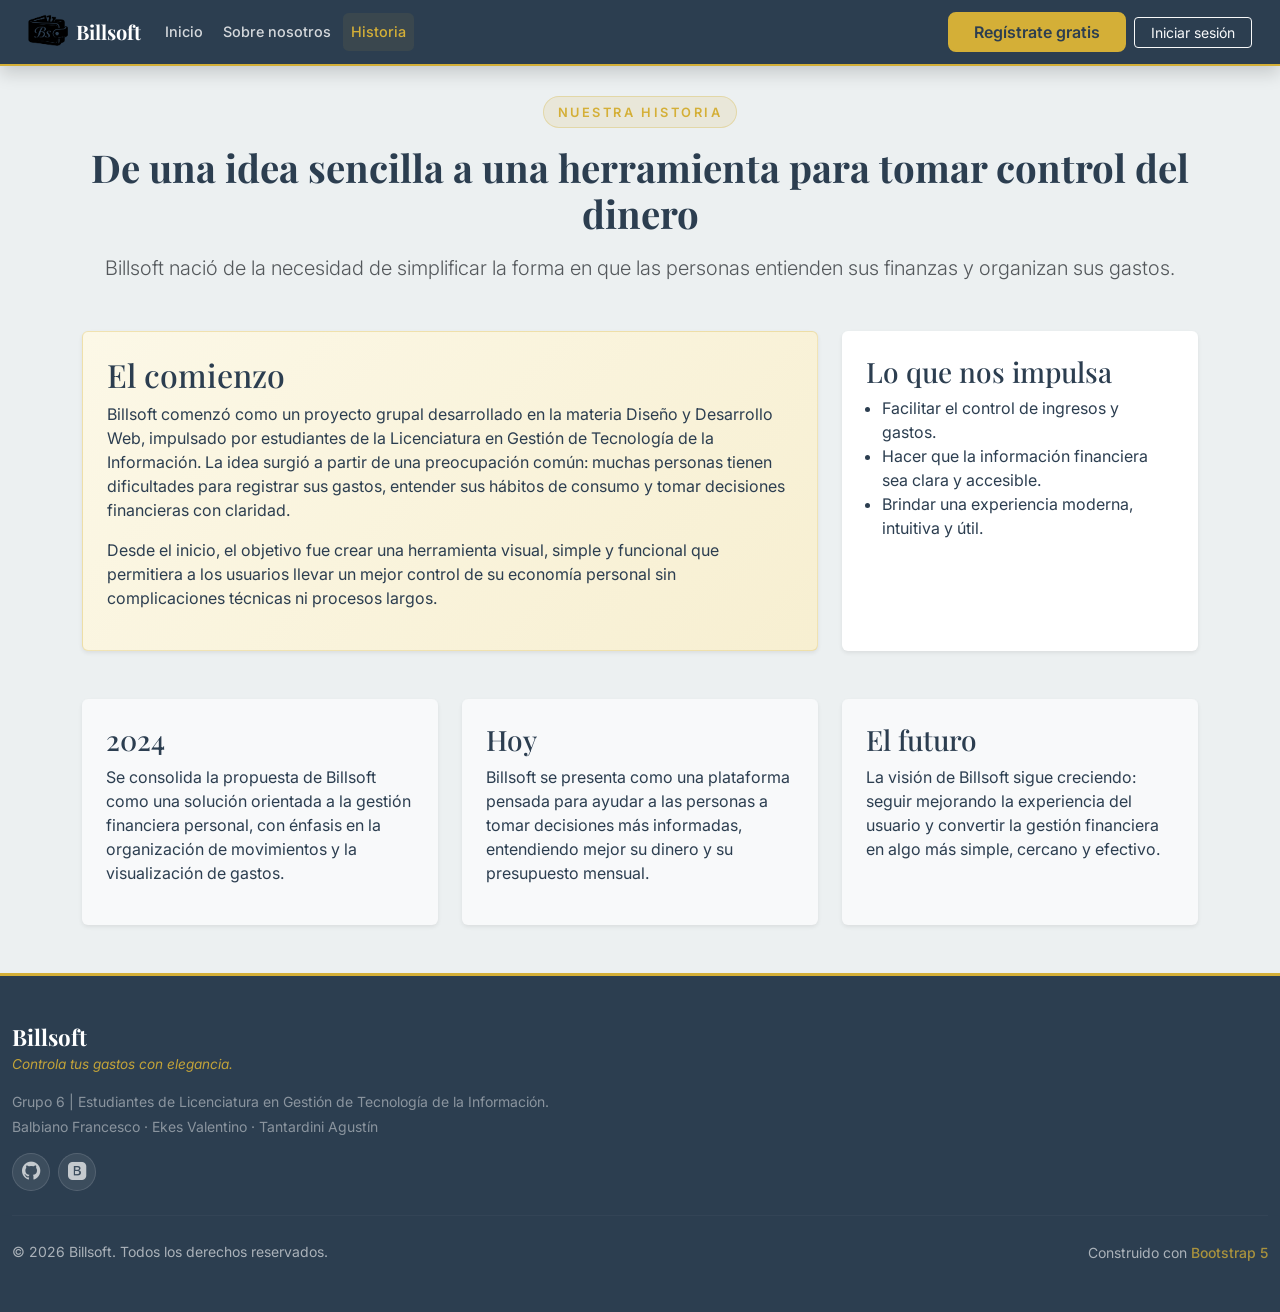
==== commit d86215ab: "correcciones y capturas finales" ====
--- a/seccion/Historia.html
+++ b/seccion/Historia.html
@@ -56,7 +56,7 @@
         <section class="container py-5">
             <div class="text-center mb-5">
                 <span class="hero-pill d-inline-block mb-3">Nuestra historia</span>
-                <h2 class="section-title mb-3">De una idea sencilla a una herramienta para tomar control del dinero</h2>
+                <h1 class="section-title mb-3">De una idea sencilla a una herramienta para tomar control del dinero</h1>
                 <p class="lead text-muted">Billsoft nació de la necesidad de simplificar la forma en que las personas
                     entienden sus finanzas y organizan sus gastos.</p>
             </div>
@@ -64,7 +64,7 @@
             <div class="row g-4 mb-5">
                 <div class="col-lg-8">
                     <div class="bg-light p-4 rounded shadow-sm h-100 about-card">
-                        <h3>El comienzo</h3>
+                        <h2>El comienzo</h2>
                         <p>Billsoft comenzó como un proyecto grupal desarrollado en la materia Diseño y Desarrollo Web,
                             impulsado por estudiantes de la Licenciatura en Gestión de Tecnología de la Información. La
                             idea surgió a partir de una preocupación común: muchas personas tienen dificultades para
